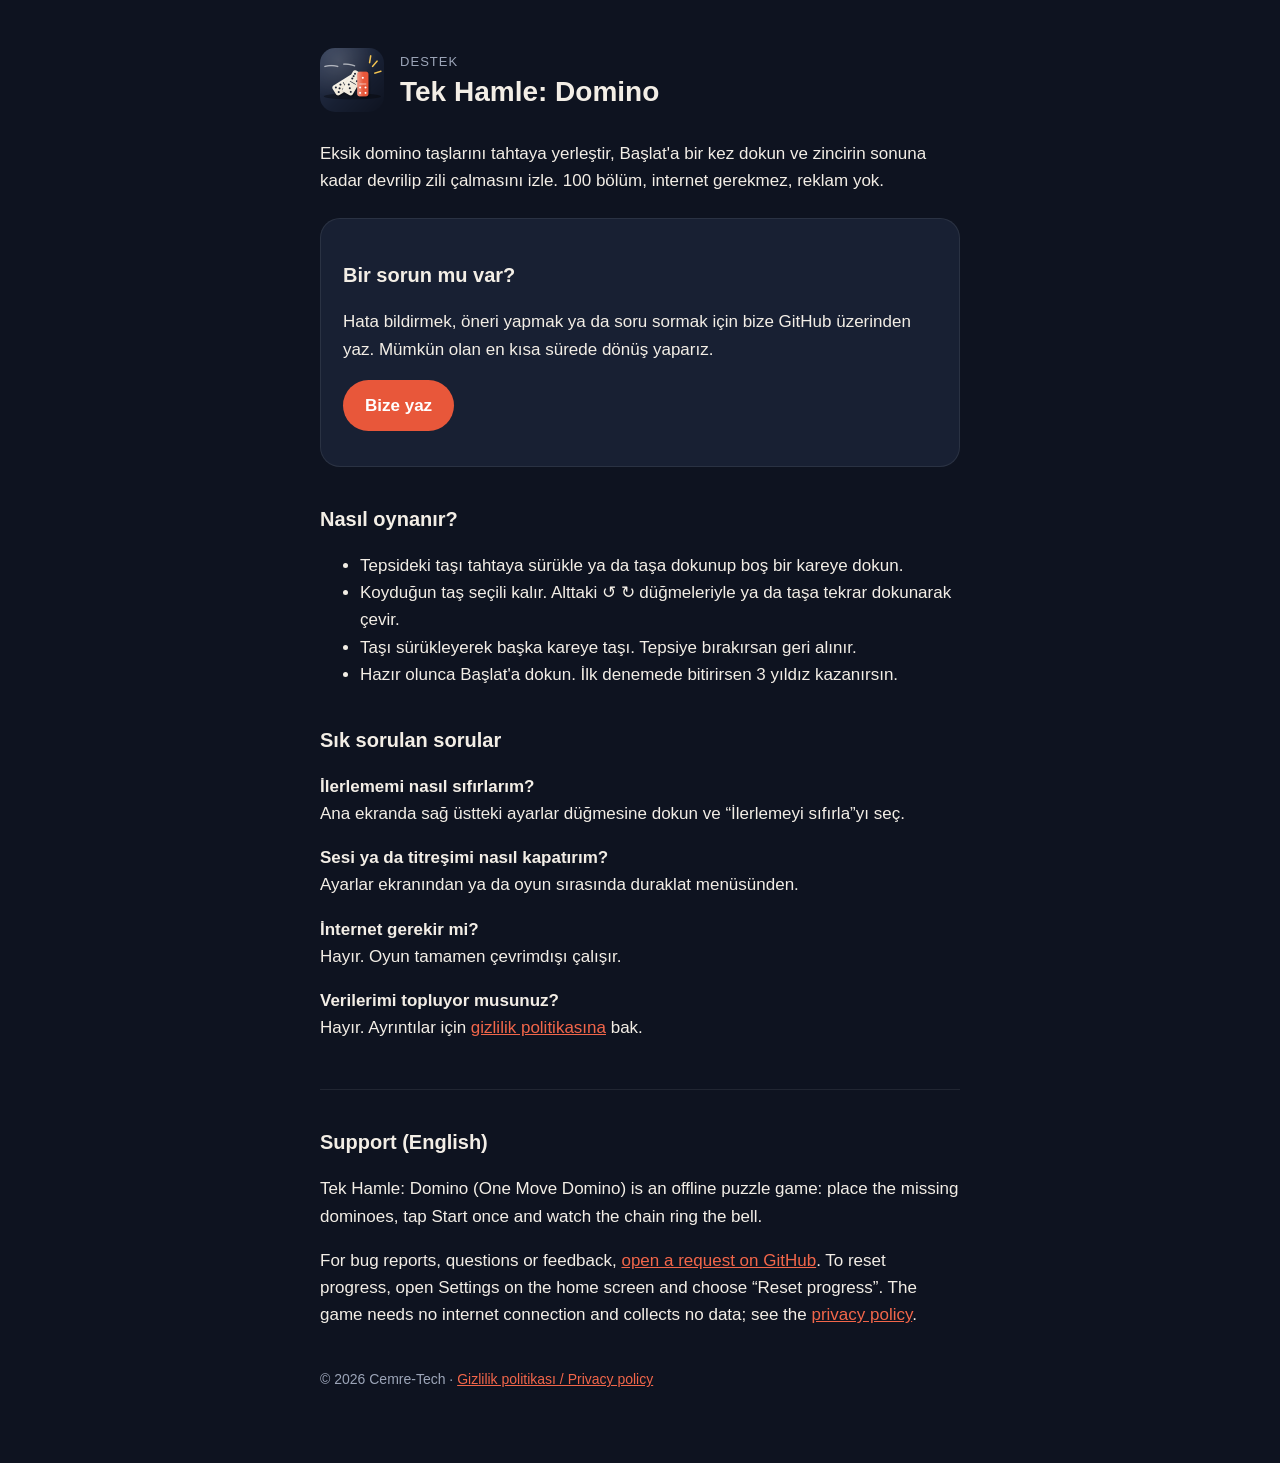
==== index.html @ ff280e46 "Add support page and privacy policy for Tek Hamle: Domino" ====
<!doctype html>
<html lang="tr">
<head>
  <meta charset="utf-8">
  <meta name="viewport" content="width=device-width, initial-scale=1">
  <title>Tek Hamle: Domino – Destek</title>
  <meta name="description" content="Tek Hamle: Domino için destek, sık sorulan sorular ve iletişim.">
  <link rel="stylesheet" href="style.css">
  <link rel="icon" href="icon.png">
</head>
<body>
<main>
  <header>
    <img src="icon.png" alt="">
    <div>
      <p class="eyebrow">Destek</p>
      <h1>Tek Hamle: Domino</h1>
    </div>
  </header>

  <p>Eksik domino taşlarını tahtaya yerleştir, Başlat'a bir kez dokun ve zincirin sonuna kadar devrilip zili çalmasını izle. 100 bölüm, internet gerekmez, reklam yok.</p>

  <section class="card">
    <h2>Bir sorun mu var?</h2>
    <p>Hata bildirmek, öneri yapmak ya da soru sormak için bize GitHub üzerinden yaz. Mümkün olan en kısa sürede dönüş yaparız.</p>
    <p><a class="button" href="https://github.com/Cemre-Tech/tekhamle-domino-support/issues/new">Bize yaz</a></p>
  </section>

  <h2>Nasıl oynanır?</h2>
  <ul>
    <li>Tepsideki taşı tahtaya sürükle ya da taşa dokunup boş bir kareye dokun.</li>
    <li>Koyduğun taş seçili kalır. Alttaki ↺ ↻ düğmeleriyle ya da taşa tekrar dokunarak çevir.</li>
    <li>Taşı sürükleyerek başka kareye taşı. Tepsiye bırakırsan geri alınır.</li>
    <li>Hazır olunca Başlat'a dokun. İlk denemede bitirirsen 3 yıldız kazanırsın.</li>
  </ul>

  <h2>Sık sorulan sorular</h2>
  <p><strong>İlerlememi nasıl sıfırlarım?</strong><br>Ana ekranda sağ üstteki ayarlar düğmesine dokun ve “İlerlemeyi sıfırla”yı seç.</p>
  <p><strong>Sesi ya da titreşimi nasıl kapatırım?</strong><br>Ayarlar ekranından ya da oyun sırasında duraklat menüsünden.</p>
  <p><strong>İnternet gerekir mi?</strong><br>Hayır. Oyun tamamen çevrimdışı çalışır.</p>
  <p><strong>Verilerimi topluyor musunuz?</strong><br>Hayır. Ayrıntılar için <a href="privacy.html">gizlilik politikasına</a> bak.</p>

  <hr>
  <div lang="en">
    <h2>Support (English)</h2>
    <p>Tek Hamle: Domino (One Move Domino) is an offline puzzle game: place the missing dominoes, tap Start once and watch the chain ring the bell.</p>
    <p>For bug reports, questions or feedback, <a href="https://github.com/Cemre-Tech/tekhamle-domino-support/issues/new">open a request on GitHub</a>. To reset progress, open Settings on the home screen and choose “Reset progress”. The game needs no internet connection and collects no data; see the <a href="privacy.html">privacy policy</a>.</p>
  </div>

  <footer>© 2026 Cemre-Tech · <a href="privacy.html">Gizlilik politikası / Privacy policy</a></footer>
</main>
</body>
</html>
---- style.css ----
:root {
  --bg: #0e1320;
  --surface: #182033;
  --text: #f3eee6;
  --soft: #9ca5b8;
  --accent: #f2664a;
  --hairline: rgba(255, 255, 255, 0.08);
}
* { box-sizing: border-box; }
body {
  margin: 0;
  background: var(--bg);
  color: var(--text);
  font: 17px/1.6 ui-rounded, -apple-system, BlinkMacSystemFont, "SF Pro Rounded", "Segoe UI", Roboto, sans-serif;
}
main { max-width: 680px; margin: 0 auto; padding: 48px 20px 72px; }
header { display: flex; align-items: center; gap: 16px; margin-bottom: 28px; }
header img { width: 64px; height: 64px; border-radius: 15px; }
h1 { font-size: 28px; line-height: 1.2; margin: 0; }
.eyebrow { color: var(--soft); font-size: 13px; letter-spacing: 0.08em; text-transform: uppercase; margin: 0 0 2px; }
h2 { font-size: 20px; margin: 36px 0 8px; }
p, li { color: var(--text); }
.soft { color: var(--soft); }
a { color: var(--accent); }
section.card { background: var(--surface); border: 1px solid var(--hairline); border-radius: 20px; padding: 4px 22px 18px; margin-top: 24px; }
.button { display: inline-block; background: #e8573a; color: #fff; text-decoration: none; font-weight: 700; padding: 12px 22px; border-radius: 999px; }
hr { border: 0; border-top: 1px solid var(--hairline); margin: 48px 0 8px; }
footer { color: var(--soft); font-size: 14px; margin-top: 40px; }
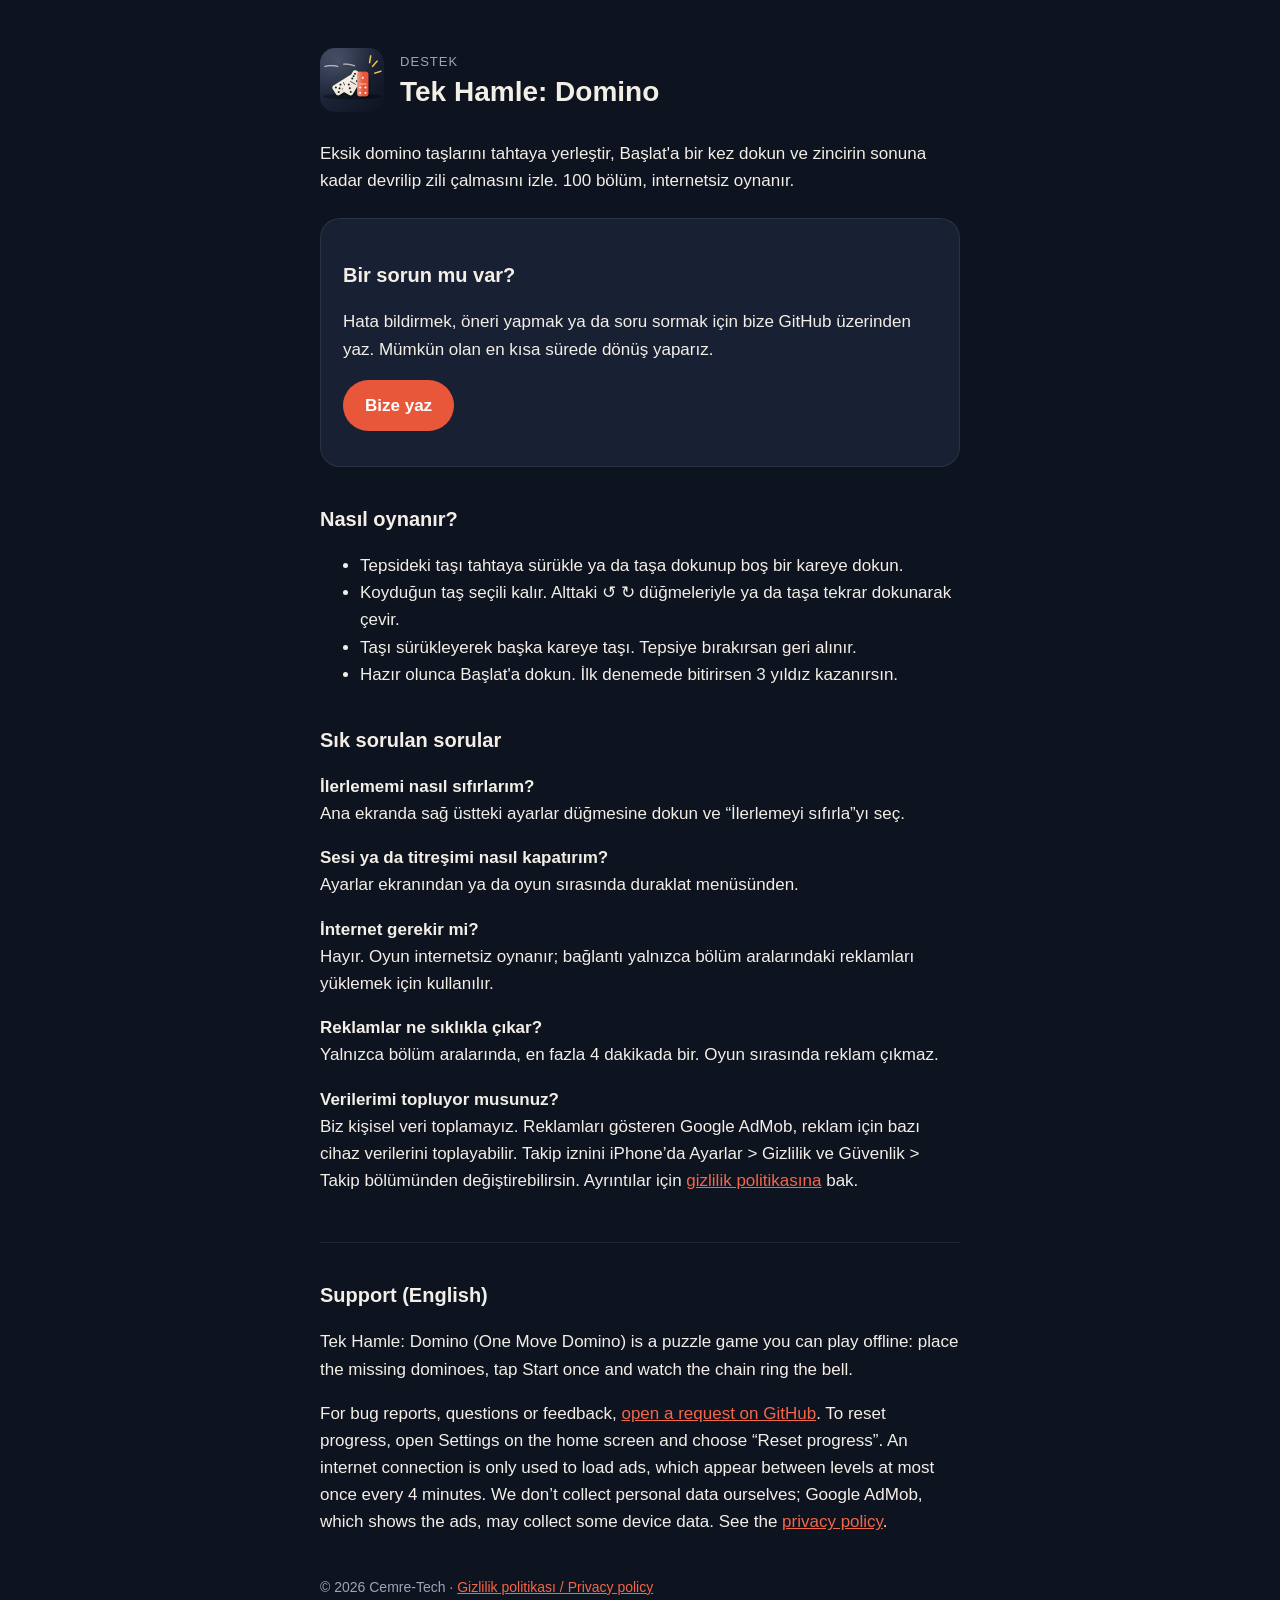
==== commit e4439b57: "Destek sayfası: reklam ve veri bilgilerini güncelle" ====
--- a/index.html
+++ b/index.html
@@ -18,7 +18,7 @@
     </div>
   </header>
 
-  <p>Eksik domino taşlarını tahtaya yerleştir, Başlat'a bir kez dokun ve zincirin sonuna kadar devrilip zili çalmasını izle. 100 bölüm, internet gerekmez, reklam yok.</p>
+  <p>Eksik domino taşlarını tahtaya yerleştir, Başlat'a bir kez dokun ve zincirin sonuna kadar devrilip zili çalmasını izle. 100 bölüm, internetsiz oynanır.</p>
 
   <section class="card">
     <h2>Bir sorun mu var?</h2>
@@ -37,14 +37,15 @@
   <h2>Sık sorulan sorular</h2>
   <p><strong>İlerlememi nasıl sıfırlarım?</strong><br>Ana ekranda sağ üstteki ayarlar düğmesine dokun ve “İlerlemeyi sıfırla”yı seç.</p>
   <p><strong>Sesi ya da titreşimi nasıl kapatırım?</strong><br>Ayarlar ekranından ya da oyun sırasında duraklat menüsünden.</p>
-  <p><strong>İnternet gerekir mi?</strong><br>Hayır. Oyun tamamen çevrimdışı çalışır.</p>
-  <p><strong>Verilerimi topluyor musunuz?</strong><br>Hayır. Ayrıntılar için <a href="privacy.html">gizlilik politikasına</a> bak.</p>
+  <p><strong>İnternet gerekir mi?</strong><br>Hayır. Oyun internetsiz oynanır; bağlantı yalnızca bölüm aralarındaki reklamları yüklemek için kullanılır.</p>
+  <p><strong>Reklamlar ne sıklıkla çıkar?</strong><br>Yalnızca bölüm aralarında, en fazla 4 dakikada bir. Oyun sırasında reklam çıkmaz.</p>
+  <p><strong>Verilerimi topluyor musunuz?</strong><br>Biz kişisel veri toplamayız. Reklamları gösteren Google AdMob, reklam için bazı cihaz verilerini toplayabilir. Takip iznini iPhone’da Ayarlar &gt; Gizlilik ve Güvenlik &gt; Takip bölümünden değiştirebilirsin. Ayrıntılar için <a href="privacy.html">gizlilik politikasına</a> bak.</p>
 
   <hr>
   <div lang="en">
     <h2>Support (English)</h2>
-    <p>Tek Hamle: Domino (One Move Domino) is an offline puzzle game: place the missing dominoes, tap Start once and watch the chain ring the bell.</p>
-    <p>For bug reports, questions or feedback, <a href="https://github.com/Cemre-Tech/tekhamle-domino-support/issues/new">open a request on GitHub</a>. To reset progress, open Settings on the home screen and choose “Reset progress”. The game needs no internet connection and collects no data; see the <a href="privacy.html">privacy policy</a>.</p>
+    <p>Tek Hamle: Domino (One Move Domino) is a puzzle game you can play offline: place the missing dominoes, tap Start once and watch the chain ring the bell.</p>
+    <p>For bug reports, questions or feedback, <a href="https://github.com/Cemre-Tech/tekhamle-domino-support/issues/new">open a request on GitHub</a>. To reset progress, open Settings on the home screen and choose “Reset progress”. An internet connection is only used to load ads, which appear between levels at most once every 4 minutes. We don’t collect personal data ourselves; Google AdMob, which shows the ads, may collect some device data. See the <a href="privacy.html">privacy policy</a>.</p>
   </div>
 
   <footer>© 2026 Cemre-Tech · <a href="privacy.html">Gizlilik politikası / Privacy policy</a></footer>
